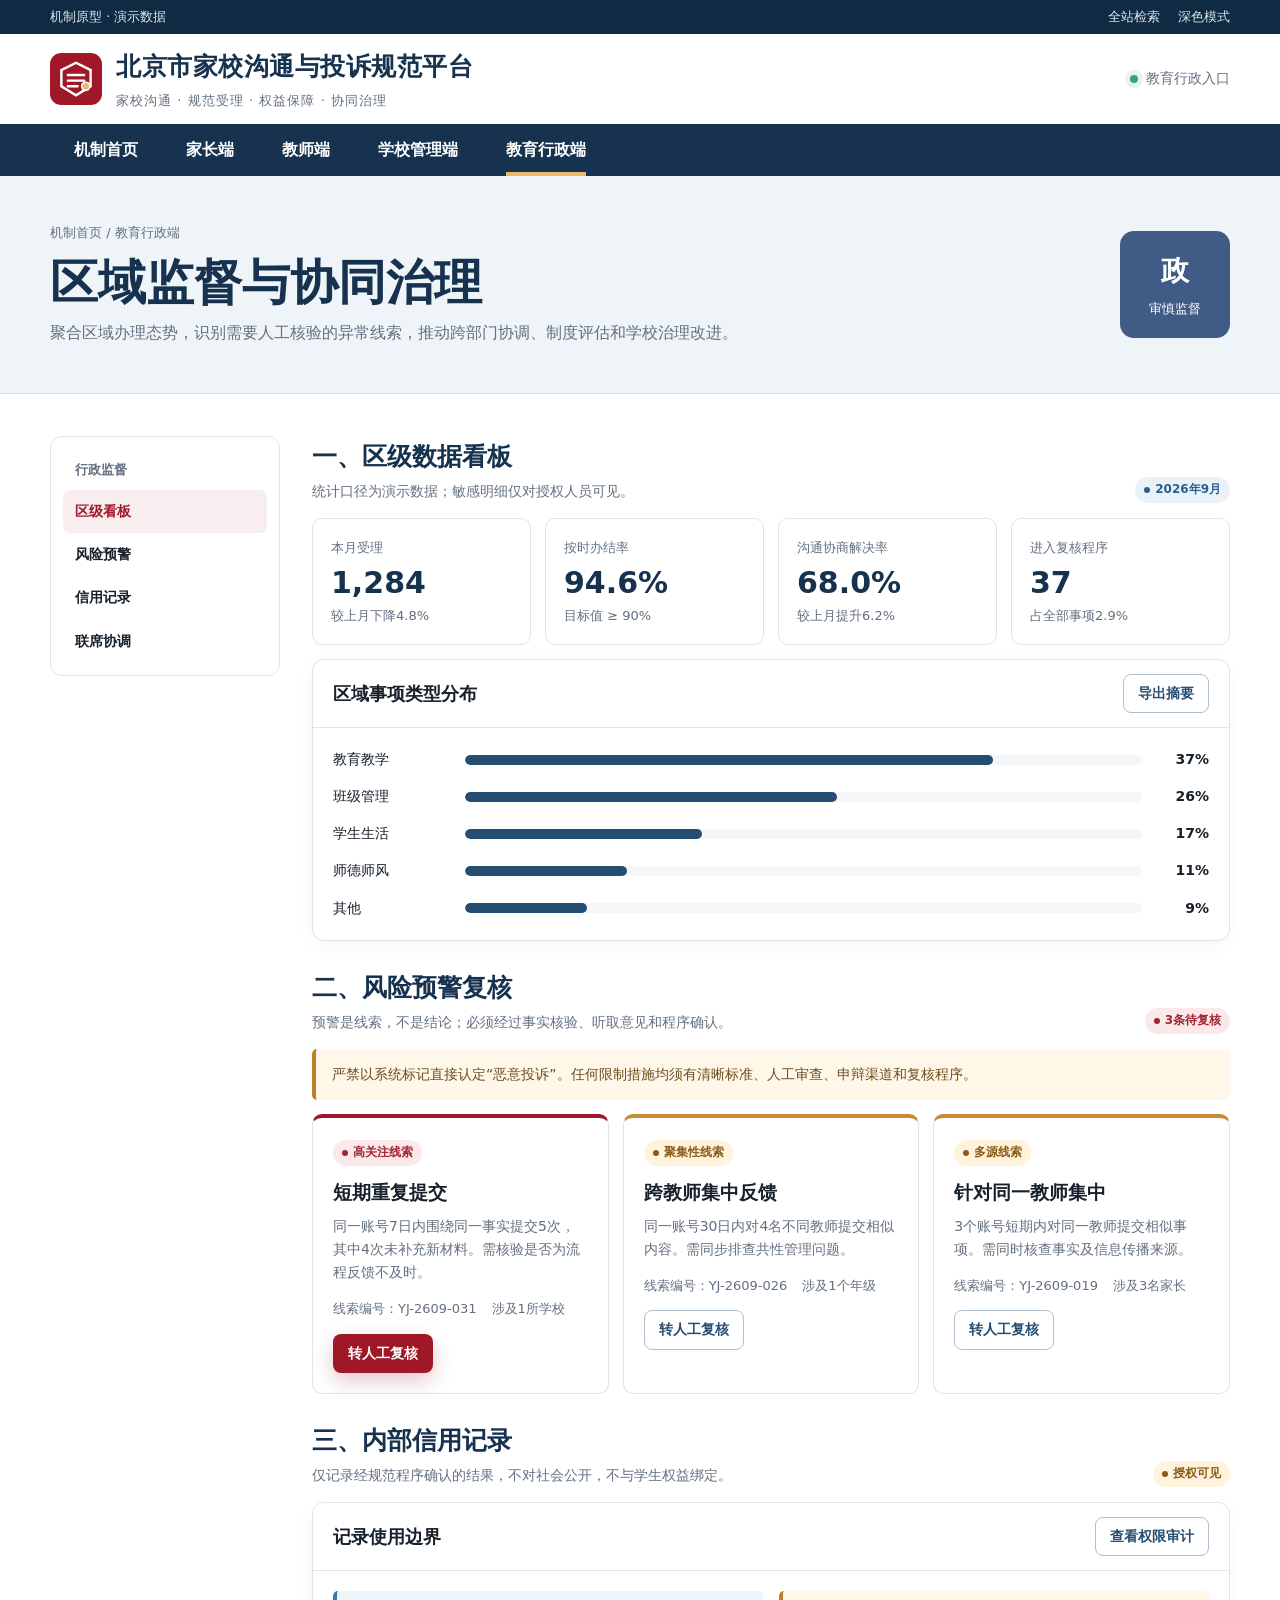
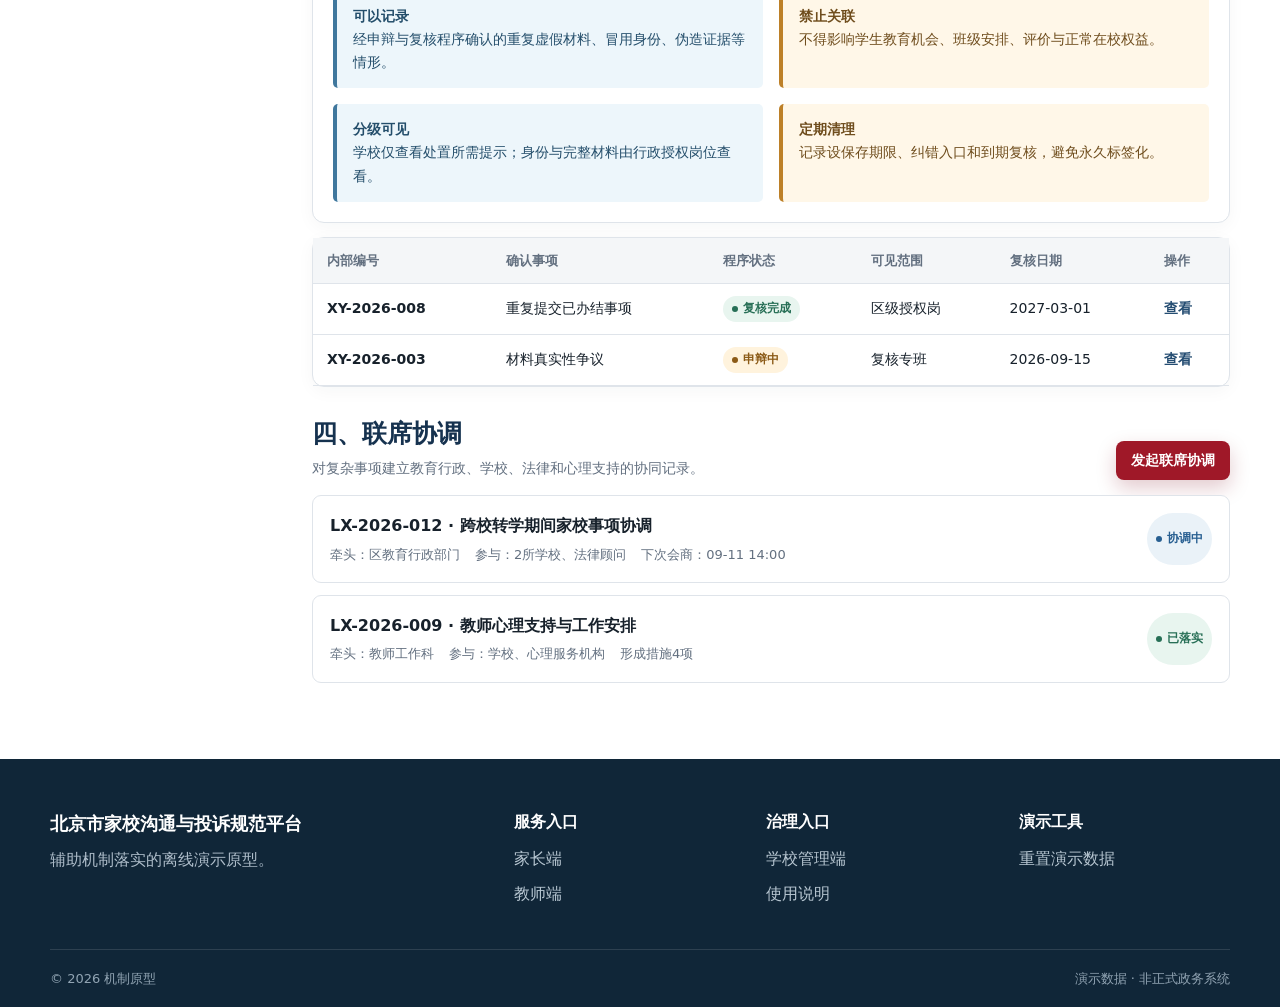
==== pages/admin.html @ 07619ac9 "上传完整家校沟通平台（含 css/js/assets/pages）" ====
<!doctype html>
<html lang="zh-CN">
<head>
  <meta charset="utf-8"><meta name="viewport" content="width=device-width, initial-scale=1">
  <meta name="description" content="教育行政部门区域态势、风险预警与协同治理入口">
  <title>教育行政端｜北京市家校沟通与投诉规范平台</title>
  <link rel="icon" href="../assets/images/mark.svg" type="image/svg+xml"><link rel="stylesheet" href="../css/style.css">
</head>
<body data-page="admin" data-level="pages">
  <a class="skip-link" href="#main">跳到主要内容</a>
  <header class="site-header">
    <div class="utility-bar"><div class="shell utility-inner"><span>机制原型 · 演示数据</span><div class="utility-actions"><button class="text-button" type="button" data-search-open>全站检索</button><button class="text-button" type="button" data-theme-toggle>深色模式</button></div></div></div>
    <div class="shell brand-row"><a class="brand" href="../index.html"><img src="../assets/images/mark.svg" alt="" width="52" height="52"><span><strong>北京市家校沟通与投诉规范平台</strong><small>家校沟通 · 规范受理 · 权益保障 · 协同治理</small></span></a><div class="header-trust"><span class="status-dot"></span>教育行政入口</div></div>
    <nav class="main-nav" aria-label="主要导航"><div class="shell nav-inner"><a href="../index.html">机制首页</a><a href="parent.html">家长端</a><a href="teacher.html">教师端</a><a href="school.html">学校管理端</a><a class="active" href="admin.html">教育行政端</a></div></nav>
  </header>

  <main id="main">
    <section class="page-hero"><div class="shell page-title"><div><div class="breadcrumb"><a href="../index.html">机制首页</a> / 教育行政端</div><h1>区域监督与协同治理</h1><p>聚合区域办理态势，识别需要人工核验的异常线索，推动跨部门协调、制度评估和学校治理改进。</p></div><div class="page-badge" style="background:#405b85"><strong>政</strong><span>审慎监督</span></div></div></section>
    <div class="shell inner-layout">
      <aside class="side-nav" aria-label="本页导航"><strong>行政监督</strong><a class="active" href="#dashboard">区级看板</a><a href="#warnings">风险预警</a><a href="#credit">信用记录</a><a href="#coordination">联席协调</a></aside>
      <div class="content-stack">
        <section class="content-section" id="dashboard">
          <div class="block-title"><div><h2>一、区级数据看板</h2><p>统计口径为演示数据；敏感明细仅对授权人员可见。</p></div><span class="tag blue">2026年9月</span></div>
          <div class="stats-grid">
            <div class="stat-card"><span>本月受理</span><strong>1,284</strong><small>较上月下降4.8%</small></div>
            <div class="stat-card"><span>按时办结率</span><strong>94.6%</strong><small>目标值 ≥ 90%</small></div>
            <div class="stat-card"><span>沟通协商解决率</span><strong>68.0%</strong><small>较上月提升6.2%</small></div>
            <div class="stat-card"><span>进入复核程序</span><strong>37</strong><small>占全部事项2.9%</small></div>
          </div>
          <div class="card" style="margin-top:14px"><div class="card-head"><h3>区域事项类型分布</h3><button class="button small ghost" type="button" data-toast-message="月度治理摘要已导出（离线演示）">导出摘要</button></div><div class="card-body"><div class="bar-list">
            <div class="bar-row"><span>教育教学</span><div class="bar-track"><i style="width:78%"></i></div><b>37%</b></div>
            <div class="bar-row"><span>班级管理</span><div class="bar-track"><i style="width:55%"></i></div><b>26%</b></div>
            <div class="bar-row"><span>学生生活</span><div class="bar-track"><i style="width:35%"></i></div><b>17%</b></div>
            <div class="bar-row"><span>师德师风</span><div class="bar-track"><i style="width:24%"></i></div><b>11%</b></div>
            <div class="bar-row"><span>其他</span><div class="bar-track"><i style="width:18%"></i></div><b>9%</b></div>
          </div></div></div>
        </section>

        <section class="content-section" id="warnings">
          <div class="block-title"><div><h2>二、风险预警复核</h2><p>预警是线索，不是结论；必须经过事实核验、听取意见和程序确认。</p></div><span class="tag red">3条待复核</span></div>
          <div class="notice">严禁以系统标记直接认定“恶意投诉”。任何限制措施均须有清晰标准、人工审查、申辩渠道和复核程序。</div>
          <div class="warning-grid" style="margin-top:14px">
            <article class="warning-card high"><span class="tag red">高关注线索</span><h3>短期重复提交</h3><p>同一账号7日内围绕同一事实提交5次，其中4次未补充新材料。需核验是否为流程反馈不及时。</p><div class="record-meta"><span>线索编号：YJ-2609-031</span><span>涉及1所学校</span></div><button class="button small primary" style="margin-top:14px" type="button" data-risk-action>转人工复核</button></article>
            <article class="warning-card"><span class="tag amber">聚集性线索</span><h3>跨教师集中反馈</h3><p>同一账号30日内对4名不同教师提交相似内容。需同步排查共性管理问题。</p><div class="record-meta"><span>线索编号：YJ-2609-026</span><span>涉及1个年级</span></div><button class="button small ghost" style="margin-top:14px" type="button" data-risk-action>转人工复核</button></article>
            <article class="warning-card"><span class="tag amber">多源线索</span><h3>针对同一教师集中</h3><p>3个账号短期内对同一教师提交相似事项。需同时核查事实及信息传播来源。</p><div class="record-meta"><span>线索编号：YJ-2609-019</span><span>涉及3名家长</span></div><button class="button small ghost" style="margin-top:14px" type="button" data-risk-action>转人工复核</button></article>
          </div>
        </section>

        <section class="content-section" id="credit">
          <div class="block-title"><div><h2>三、内部信用记录</h2><p>仅记录经规范程序确认的结果，不对社会公开，不与学生权益绑定。</p></div><span class="tag amber">授权可见</span></div>
          <div class="card">
            <div class="card-head"><h3>记录使用边界</h3><button class="button small ghost" type="button" data-toast-message="权限审计记录已打开（离线演示）">查看权限审计</button></div>
            <div class="card-body">
              <div class="form-grid">
                <div class="notice blue"><strong>可以记录</strong><br>经申辩与复核程序确认的重复虚假材料、冒用身份、伪造证据等情形。</div>
                <div class="notice"><strong>禁止关联</strong><br>不得影响学生教育机会、班级安排、评价与正常在校权益。</div>
                <div class="notice blue"><strong>分级可见</strong><br>学校仅查看处置所需提示；身份与完整材料由行政授权岗位查看。</div>
                <div class="notice"><strong>定期清理</strong><br>记录设保存期限、纠错入口和到期复核，避免永久标签化。</div>
              </div>
            </div>
          </div>
          <div class="card" style="margin-top:14px"><div class="table-wrap"><table class="data-table"><thead><tr><th>内部编号</th><th>确认事项</th><th>程序状态</th><th>可见范围</th><th>复核日期</th><th>操作</th></tr></thead><tbody>
            <tr><td><strong>XY-2026-008</strong></td><td>重复提交已办结事项</td><td><span class="tag green">复核完成</span></td><td>区级授权岗</td><td>2027-03-01</td><td><button class="link-button" type="button" data-toast-message="脱敏记录详情已打开（离线演示）">查看</button></td></tr>
            <tr><td><strong>XY-2026-003</strong></td><td>材料真实性争议</td><td><span class="tag amber">申辩中</span></td><td>复核专班</td><td>2026-09-15</td><td><button class="link-button" type="button" data-toast-message="申辩材料已打开（离线演示）">查看</button></td></tr>
          </tbody></table></div></div>
        </section>

        <section class="content-section" id="coordination">
          <div class="block-title"><div><h2>四、联席协调</h2><p>对复杂事项建立教育行政、学校、法律和心理支持的协同记录。</p></div><button class="button small primary" type="button" data-toast-message="新建联席事项已打开（离线演示）">发起联席协调</button></div>
          <div class="record-list">
            <article class="record-item"><div><h4>LX-2026-012 · 跨校转学期间家校事项协调</h4><div class="record-meta"><span>牵头：区教育行政部门</span><span>参与：2所学校、法律顾问</span><span>下次会商：09-11 14:00</span></div></div><span class="tag blue">协调中</span></article>
            <article class="record-item"><div><h4>LX-2026-009 · 教师心理支持与工作安排</h4><div class="record-meta"><span>牵头：教师工作科</span><span>参与：学校、心理服务机构</span><span>形成措施4项</span></div></div><span class="tag green">已落实</span></article>
          </div>
        </section>
      </div>
    </div>
  </main>

  <footer class="site-footer"><div class="shell footer-grid"><div><strong>北京市家校沟通与投诉规范平台</strong><p>辅助机制落实的离线演示原型。</p></div><div><span>服务入口</span><a href="parent.html">家长端</a><a href="teacher.html">教师端</a></div><div><span>治理入口</span><a href="school.html">学校管理端</a><a href="../docs/使用说明.txt">使用说明</a></div><div><span>演示工具</span><button class="footer-button" type="button" data-reset-demo>重置演示数据</button></div></div><div class="shell footer-bottom"><span>© 2026 机制原型</span><span>演示数据 · 非正式政务系统</span></div></footer>
  <button class="back-top" type="button" data-back-top aria-label="返回顶部">↑</button><div class="toast" role="status" aria-live="polite" data-toast></div>
  <dialog class="modal" data-search-dialog><form method="dialog" class="modal-card search-modal"><div class="modal-head"><div><p class="eyebrow">全站检索</p><h2>查找机制功能</h2></div><button class="icon-button" value="cancel" aria-label="关闭">×</button></div><label class="search-field"><span>⌕</span><input type="search" placeholder="例如：记录查询、证据包、风险预警" data-search-input autocomplete="off"></label><div class="search-results" data-search-results></div></form></dialog>
  <script src="../js/main.js"></script>
</body>
</html>
---- css/style.css ----
:root {
  --navy: #16324f;
  --navy-2: #254d72;
  --red: #9f1828;
  --red-dark: #7f1020;
  --gold: #e8b86d;
  --ink: #17212b;
  --muted: #637080;
  --line: #dfe4ea;
  --paper: #ffffff;
  --wash: #f4f6f8;
  --blue-wash: #eef4f8;
  --green: #277457;
  --amber: #9a6317;
  --danger: #a93636;
  --shadow: 0 14px 36px rgba(21, 40, 61, .10);
  --radius: 16px;
}

* { box-sizing: border-box; }
html { scroll-behavior: smooth; }
body {
  margin: 0;
  color: var(--ink);
  background: var(--paper);
  font-family: "PingFang SC", "Microsoft YaHei", "Noto Sans CJK SC", system-ui, -apple-system, sans-serif;
  font-size: 16px;
  line-height: 1.65;
  -webkit-font-smoothing: antialiased;
}
body.dark {
  --ink: #e8edf2;
  --muted: #aab5c1;
  --line: #33475a;
  --paper: #132331;
  --wash: #182c3d;
  --blue-wash: #1c3347;
  --shadow: 0 14px 36px rgba(0, 0, 0, .24);
}
button, input, textarea, select { font: inherit; }
button, a { -webkit-tap-highlight-color: transparent; }
a { color: inherit; text-decoration: none; }
img { display: block; max-width: 100%; }
p, h1, h2, h3, h4 { margin-top: 0; }
ul { padding-left: 1.2rem; }

.shell { width: min(1180px, calc(100% - 40px)); margin-inline: auto; }
.skip-link { position: fixed; left: 12px; top: -80px; z-index: 1000; padding: 10px 14px; color: #fff; background: var(--navy); border-radius: 6px; }
.skip-link:focus { top: 12px; }
.utility-bar { color: #dce7f0; background: #102a43; font-size: 13px; }
.utility-inner { height: 34px; display: flex; align-items: center; justify-content: space-between; }
.utility-actions { display: flex; gap: 18px; }
.text-button, .footer-button { padding: 0; border: 0; color: inherit; background: none; cursor: pointer; }
.text-button:hover, .footer-button:hover { text-decoration: underline; }
.brand-row { min-height: 90px; display: flex; align-items: center; justify-content: space-between; gap: 24px; }
.brand { display: flex; align-items: center; gap: 14px; }
.brand strong { display: block; color: var(--navy); font-size: clamp(18px, 2vw, 25px); letter-spacing: .02em; }
.dark .brand strong { color: #e9f1f7; }
.brand small { display: block; margin-top: 3px; color: var(--muted); font-size: 13px; letter-spacing: .08em; }
.header-trust { display: flex; align-items: center; gap: 8px; color: var(--muted); font-size: 14px; white-space: nowrap; }
.status-dot { width: 8px; height: 8px; background: #37a274; border-radius: 50%; box-shadow: 0 0 0 5px rgba(55, 162, 116, .12); }
.main-nav { color: #fff; background: var(--navy); }
.nav-inner { display: flex; align-items: center; min-height: 50px; overflow-x: auto; scrollbar-width: none; }
.nav-inner::-webkit-scrollbar { display: none; }
.nav-inner a { position: relative; flex: 0 0 auto; padding: 13px 24px; font-weight: 600; }
.nav-inner a:hover { background: rgba(255,255,255,.08); }
.nav-inner a.active::after { content: ""; position: absolute; left: 24px; right: 24px; bottom: 0; height: 4px; background: var(--gold); }

.hero { position: relative; overflow: hidden; color: #fff; background: linear-gradient(125deg, #132f49 0%, #1d4c70 65%, #285c7e 100%); }
.hero::before { content: ""; position: absolute; inset: 0; opacity: .18; background-image: linear-gradient(90deg, transparent 49.5%, rgba(255,255,255,.2) 50%), linear-gradient(transparent 49.5%, rgba(255,255,255,.13) 50%); background-size: 72px 72px; mask-image: linear-gradient(to left, #000, transparent 70%); }
.hero-grid { position: relative; min-height: 500px; display: grid; grid-template-columns: 1.35fr .8fr; align-items: center; gap: 72px; padding-block: 70px; }
.eyebrow { margin-bottom: 9px; color: var(--red); font-size: 13px; line-height: 1.3; font-weight: 800; letter-spacing: .15em; text-transform: uppercase; }
.hero .eyebrow, .eyebrow.light { color: #f5cc8b; }
.hero h1 { margin-bottom: 20px; font-size: clamp(40px, 5vw, 64px); line-height: 1.16; letter-spacing: -.035em; }
.hero h1 span { color: #f0c47b; }
.hero-lead { max-width: 690px; margin-bottom: 30px; color: #e4ebf1; font-size: 18px; }
.hero-actions, .action-buttons { display: flex; flex-wrap: wrap; gap: 12px; }
.button { min-height: 46px; display: inline-flex; align-items: center; justify-content: center; gap: 8px; padding: 10px 20px; border: 1px solid transparent; border-radius: 8px; font-weight: 700; cursor: pointer; transition: transform .18s, background .18s, box-shadow .18s; }
.button:hover { transform: translateY(-1px); }
.button.primary { color: #fff; background: var(--red); box-shadow: 0 8px 20px rgba(126, 13, 31, .22); }
.button.primary:hover { background: var(--red-dark); }
.button.secondary { color: var(--navy); border-color: var(--line); background: var(--paper); }
.hero .button.secondary { color: #fff; border-color: rgba(255,255,255,.45); background: rgba(255,255,255,.08); }
.button.small { min-height: 38px; padding: 7px 14px; font-size: 14px; }
.button.ghost { color: var(--navy-2); border-color: #aec0cf; background: transparent; }
.dark .button.ghost { color: #d7e6f2; }
.trust-row { display: flex; flex-wrap: wrap; gap: 18px; margin-top: 26px; color: #dce6ed; font-size: 13px; }
.trust-row span::before { content: "✓"; margin-right: 6px; color: #f0c47b; font-weight: 800; }
.hero-panel { padding: 26px; border: 1px solid rgba(255,255,255,.18); border-radius: 18px; background: rgba(10,31,48,.55); box-shadow: 0 24px 60px rgba(0,0,0,.2); backdrop-filter: blur(10px); }
.panel-top { display: flex; align-items: center; justify-content: space-between; color: #dfe8ef; font-size: 14px; }
.live-tag { padding: 3px 8px; color: #16324f; background: #f1c981; border-radius: 100px; font-size: 12px; font-weight: 800; }
.metric-main { display: flex; align-items: end; gap: 12px; margin-block: 18px 22px; }
.metric-main strong { font-size: 46px; line-height: 1; }
.metric-main span { padding-bottom: 4px; color: #cbd9e3; }
.mini-metrics { display: grid; grid-template-columns: repeat(3,1fr); gap: 8px; }
.mini-metrics div { padding: 13px 10px; text-align: center; background: rgba(255,255,255,.08); border-radius: 9px; }
.mini-metrics strong, .mini-metrics span { display: block; }
.mini-metrics strong { font-size: 22px; }
.mini-metrics span { color: #cbd9e3; font-size: 12px; }
.progress-block { margin-top: 22px; }
.progress-block > div:first-child { display: flex; justify-content: space-between; font-size: 13px; }
.progress-track { height: 7px; margin-top: 8px; background: rgba(255,255,255,.13); border-radius: 10px; overflow: hidden; }
.progress-track i { display: block; height: 100%; background: #efc57f; border-radius: inherit; }
.fine-print { margin: 18px 0 0; color: #b9cbd7; font-size: 12px; }

.section { padding-block: 76px; }
.section-heading { display: flex; align-items: end; justify-content: space-between; gap: 40px; margin-bottom: 32px; }
.section-heading.compact { margin-bottom: 24px; }
.section-heading h2 { margin: 0; color: var(--navy); font-size: clamp(28px, 3.2vw, 40px); line-height: 1.2; }
.dark .section-heading h2, .dark .page-title h1 { color: #e8f0f6; }
.section-heading > p { max-width: 530px; margin: 0; color: var(--muted); }
.portal-grid { display: grid; grid-template-columns: repeat(4, 1fr); gap: 18px; }
.portal-card { position: relative; min-height: 340px; padding: 26px 23px; border: 1px solid var(--line); border-top: 4px solid var(--navy); border-radius: 12px; background: var(--paper); box-shadow: 0 6px 24px rgba(19,49,73,.05); transition: transform .2s, box-shadow .2s, border-color .2s; }
.portal-card:hover { transform: translateY(-5px); border-color: #b5c1cb; box-shadow: var(--shadow); }
.portal-card.parent { border-top-color: #9f1828; }
.portal-card.teacher { border-top-color: #296b7f; }
.portal-card.school { border-top-color: #a2691b; }
.portal-card.admin { border-top-color: #405b85; }
.portal-no { position: absolute; right: 20px; top: 16px; color: #d8dfe5; font-size: 28px; font-weight: 800; }
.portal-icon { width: 52px; height: 52px; display: grid; place-items: center; color: #fff; background: var(--navy); border-radius: 12px; font-size: 20px; font-weight: 800; }
.parent .portal-icon { background: #9f1828; }.teacher .portal-icon { background: #296b7f; }.school .portal-icon { background: #a2691b; }.admin .portal-icon { background: #405b85; }
.portal-card h3 { margin: 20px 0 8px; font-size: 23px; }
.portal-card p { min-height: 76px; margin-bottom: 12px; color: var(--muted); }
.portal-card ul { margin: 0 0 18px; color: var(--muted); font-size: 14px; }
.card-link { position: absolute; left: 23px; bottom: 22px; color: var(--red); font-weight: 800; }
.muted-section { background: var(--wash); }
.process-line { display: grid; grid-template-columns: repeat(6,1fr); }
.process-line > div { position: relative; text-align: center; }
.process-line > div:not(:last-child)::after { content: ""; position: absolute; z-index: 0; left: 62%; right: -38%; top: 21px; height: 2px; background: #cbd3db; }
.process-line span { position: relative; z-index: 1; width: 44px; height: 44px; display: grid; place-items: center; margin: 0 auto 12px; color: #fff; background: var(--navy); border: 5px solid var(--wash); border-radius: 50%; font-weight: 800; }
.process-line strong, .process-line small { display: block; }
.process-line small { color: var(--muted); }
.rule-grid { display: grid; grid-template-columns: repeat(4,1fr); gap: 18px; }
.rule-card { padding: 25px; border: 1px solid var(--line); background: var(--paper); }
.rule-card > span { color: var(--red); font-weight: 800; }
.rule-card h3 { margin: 10px 0 8px; }
.rule-card p { margin: 0; color: var(--muted); }
.action-section { padding-block: 54px; color: #fff; background: var(--red); }
.action-box { display: flex; align-items: center; justify-content: space-between; gap: 40px; }
.action-box h2 { margin-bottom: 8px; font-size: 34px; }
.action-box p:last-child { margin: 0; color: #f2dfe2; }
.light-button { color: var(--red); background: #fff; }
.outline-light { color: #fff; border-color: rgba(255,255,255,.6); background: transparent; }

.site-footer { padding-top: 50px; color: #d8e2ea; background: #102638; }
.footer-grid { display: grid; grid-template-columns: 2fr repeat(3,1fr); gap: 42px; }
.footer-grid strong { color: #fff; font-size: 18px; }
.footer-grid p { color: #aebdca; }
.footer-grid > div { display: flex; flex-direction: column; align-items: flex-start; gap: 8px; }
.footer-grid > div > span { margin-bottom: 3px; color: #fff; font-weight: 800; }
.footer-grid a, .footer-button { color: #b8c7d2; }
.footer-bottom { display: flex; justify-content: space-between; margin-top: 42px; padding-block: 18px; border-top: 1px solid rgba(255,255,255,.12); color: #91a4b3; font-size: 13px; }

/* 内页 */
.page-hero { background: var(--blue-wash); border-bottom: 1px solid var(--line); }
.page-title { display: grid; grid-template-columns: 1fr auto; align-items: center; gap: 32px; padding-block: 46px; }
.breadcrumb { margin-bottom: 10px; color: var(--muted); font-size: 13px; }
.breadcrumb a:hover { color: var(--red); }
.page-title h1 { margin-bottom: 9px; color: var(--navy); font-size: clamp(32px,4vw,48px); line-height: 1.2; }
.page-title p { max-width: 760px; margin: 0; color: var(--muted); }
.page-badge { min-width: 110px; padding: 17px 18px; color: #fff; background: var(--navy); border-radius: 14px; text-align: center; }
.page-badge strong { display: block; font-size: 28px; }.page-badge span { font-size: 13px; }
.inner-layout { display: grid; grid-template-columns: 230px minmax(0,1fr); gap: 32px; padding-block: 42px 76px; }
.side-nav { position: sticky; top: 20px; align-self: start; padding: 12px; border: 1px solid var(--line); border-radius: 12px; background: var(--paper); }
.side-nav strong { display: block; padding: 10px 12px; color: var(--muted); font-size: 13px; }
.side-nav a { display: block; padding: 10px 12px; border-radius: 7px; font-size: 14px; font-weight: 650; }
.side-nav a:hover, .side-nav a.active { color: var(--red); background: #f8edef; }
.dark .side-nav a:hover, .dark .side-nav a.active { background: #3a2630; }
.content-stack { min-width: 0; display: grid; gap: 26px; }
.content-section { scroll-margin-top: 20px; }
.content-section > .block-title { margin-bottom: 15px; }
.block-title { display: flex; align-items: end; justify-content: space-between; gap: 20px; }
.block-title h2 { margin: 0; color: var(--navy); font-size: 25px; }
.dark .block-title h2 { color: #e5eef4; }
.block-title p { margin: 3px 0 0; color: var(--muted); font-size: 14px; }
.card { border: 1px solid var(--line); border-radius: 12px; background: var(--paper); box-shadow: 0 4px 18px rgba(18,41,59,.04); }
.card-head { min-height: 58px; display: flex; align-items: center; justify-content: space-between; gap: 16px; padding: 14px 20px; border-bottom: 1px solid var(--line); }
.card-head h3 { margin: 0; font-size: 18px; }
.card-body { padding: 20px; }
.stats-grid { display: grid; grid-template-columns: repeat(4,1fr); gap: 14px; }
.stat-card { padding: 18px; border: 1px solid var(--line); border-radius: 10px; background: var(--paper); }
.stat-card span, .stat-card small { display: block; color: var(--muted); font-size: 13px; }
.stat-card strong { display: block; margin-block: 6px 4px; color: var(--navy); font-size: 30px; line-height: 1.2; }
.dark .stat-card strong { color: #dcebf6; }
.tag { display: inline-flex; align-items: center; gap: 5px; padding: 3px 9px; border-radius: 100px; font-size: 12px; font-weight: 750; white-space: nowrap; }
.tag::before { content: ""; width: 6px; height: 6px; border-radius: 50%; background: currentColor; }
.tag.blue { color: #285f91; background: #eaf2f8; }.tag.green { color: #276f56; background: #e8f5ef; }.tag.amber { color: #8b5a16; background: #fff3dd; }.tag.red { color: #9f2530; background: #fae8ea; }.tag.gray { color: #68727c; background: #eef0f2; }
.dark .tag { filter: brightness(.82) contrast(1.15); }
.notice { padding: 14px 16px; border-left: 4px solid #bd8028; color: #6f4d1d; background: #fff7e8; border-radius: 5px; font-size: 14px; }
.dark .notice { color: #f0d6a8; background: #3d321f; }
.notice.blue { border-color: #3f779d; color: #244e6b; background: #edf6fb; }
.dark .notice.blue { color: #c2deef; background: #1e3849; }
.form-grid { display: grid; grid-template-columns: repeat(2,1fr); gap: 16px; }
.field { display: grid; gap: 7px; }
.field.full { grid-column: 1 / -1; }
.field > span { font-weight: 700; font-size: 14px; }
.field small { color: var(--muted); }
.input, .field input, .field select, .field textarea { width: 100%; min-height: 43px; padding: 9px 11px; color: var(--ink); border: 1px solid #c8d0d8; border-radius: 7px; background: var(--paper); outline: none; }
.field textarea { min-height: 122px; resize: vertical; }
.field input:focus, .field select:focus, .field textarea:focus, .input:focus { border-color: var(--navy-2); box-shadow: 0 0 0 3px rgba(37,77,114,.12); }
.checkbox-row { display: flex; gap: 10px; align-items: flex-start; font-size: 14px; }
.checkbox-row input { margin-top: 5px; accent-color: var(--red); }
.form-actions { display: flex; justify-content: flex-end; gap: 10px; margin-top: 18px; }
.record-list { display: grid; gap: 12px; }
.record-item { display: grid; grid-template-columns: minmax(0,1fr) auto; gap: 20px; padding: 17px; border: 1px solid var(--line); border-radius: 9px; background: var(--paper); }
.record-item h4 { margin: 0 0 4px; font-size: 16px; }
.record-meta { display: flex; flex-wrap: wrap; gap: 6px 15px; color: var(--muted); font-size: 13px; }
.record-actions { display: flex; align-items: center; gap: 10px; }
.link-button { padding: 0; color: var(--navy-2); border: 0; background: none; font-weight: 700; cursor: pointer; }
.link-button:hover { color: var(--red); text-decoration: underline; }
.table-wrap { overflow-x: auto; }
.data-table { width: 100%; border-collapse: collapse; font-size: 14px; }
.data-table th, .data-table td { padding: 12px 14px; border-bottom: 1px solid var(--line); text-align: left; white-space: nowrap; }
.data-table th { color: var(--muted); background: var(--wash); font-size: 13px; }
.data-table tbody tr:hover { background: var(--blue-wash); }
.toolbar { display: flex; flex-wrap: wrap; align-items: center; justify-content: space-between; gap: 12px; padding: 15px 20px; border-bottom: 1px solid var(--line); }
.filters { display: flex; flex-wrap: wrap; gap: 8px; }
.chip { padding: 6px 11px; color: var(--muted); border: 1px solid var(--line); border-radius: 100px; background: var(--paper); font-size: 13px; cursor: pointer; }
.chip.active, .chip:hover { color: #fff; border-color: var(--navy); background: var(--navy); }
.timeline { display: grid; gap: 0; }
.timeline-item { position: relative; display: grid; grid-template-columns: 80px 22px 1fr; gap: 12px; min-height: 82px; }
.timeline-item:not(:last-child)::after { content: ""; position: absolute; left: 91px; top: 25px; bottom: -6px; width: 2px; background: var(--line); }
.timeline-item time { padding-top: 1px; color: var(--muted); font-size: 12px; text-align: right; }
.timeline-dot { position: relative; z-index: 1; width: 12px; height: 12px; margin: 5px auto 0; border: 3px solid var(--paper); border-radius: 50%; background: var(--navy-2); box-shadow: 0 0 0 2px var(--navy-2); }
.timeline-item p { margin: 3px 0 0; color: var(--muted); font-size: 14px; }
.message-list { display: grid; gap: 12px; }
.message { max-width: 82%; padding: 12px 14px; border-radius: 2px 12px 12px 12px; background: var(--wash); }
.message.mine { justify-self: end; border-radius: 12px 2px 12px 12px; background: #e8f0f6; }
.dark .message.mine { background: #24425a; }
.message strong, .message time { font-size: 12px; }.message time { margin-left: 8px; color: var(--muted); }.message p { margin: 5px 0 0; }
.support-grid, .warning-grid { display: grid; grid-template-columns: repeat(3,1fr); gap: 14px; }
.support-card, .warning-card { padding: 20px; border: 1px solid var(--line); border-radius: 10px; background: var(--paper); }
.support-card h3, .warning-card h3 { margin: 12px 0 6px; }.support-card p, .warning-card p { margin: 0 0 14px; color: var(--muted); font-size: 14px; }
.support-icon { width: 42px; height: 42px; display: grid; place-items: center; color: #fff; background: var(--navy); border-radius: 10px; font-weight: 800; }
.warning-card { border-top: 4px solid #c98a34; }
.warning-card.high { border-top-color: var(--red); }
.bar-list { display: grid; gap: 14px; }
.bar-row { display: grid; grid-template-columns: 120px 1fr 55px; align-items: center; gap: 12px; font-size: 14px; }
.bar-track { height: 10px; background: var(--wash); border-radius: 10px; overflow: hidden; }
.bar-track i { display: block; height: 100%; background: var(--navy-2); border-radius: inherit; }
.bar-row b { text-align: right; }
.empty-state { padding: 36px; color: var(--muted); text-align: center; }

.modal { width: min(690px, calc(100% - 28px)); max-height: calc(100vh - 40px); padding: 0; color: var(--ink); border: 0; border-radius: 16px; background: transparent; box-shadow: 0 26px 70px rgba(0,0,0,.28); }
.modal::backdrop { background: rgba(7,22,34,.66); backdrop-filter: blur(3px); }
.modal-card { max-height: calc(100vh - 40px); overflow-y: auto; padding: 26px; background: var(--paper); }
.modal-head { display: flex; align-items: start; justify-content: space-between; gap: 20px; margin-bottom: 20px; }
.modal-head h2 { margin: 0; color: var(--navy); }.dark .modal-head h2 { color: #e8f0f6; }
.icon-button { width: 38px; height: 38px; flex: 0 0 auto; color: var(--muted); border: 1px solid var(--line); border-radius: 50%; background: var(--paper); font-size: 24px; line-height: 1; cursor: pointer; }
.search-field { display: flex; align-items: center; gap: 10px; padding: 0 14px; border: 1px solid #b9c4cd; border-radius: 8px; }
.search-field input { width: 100%; min-height: 50px; color: var(--ink); border: 0; background: transparent; outline: 0; }
.search-results { min-height: 160px; display: grid; gap: 7px; margin-top: 14px; }
.search-result { display: block; padding: 12px; border-radius: 7px; background: var(--wash); }
.search-result:hover { background: var(--blue-wash); }.search-result strong, .search-result small { display: block; }.search-result small { color: var(--muted); }
.detail-steps { list-style: none; padding: 0; display: grid; gap: 13px; }
.detail-steps li { display: grid; grid-template-columns: 44px 1fr; gap: 13px; align-items: start; }
.detail-steps li > span { width: 42px; height: 42px; display: grid; place-items: center; color: #fff; background: var(--navy); border-radius: 50%; font-size: 12px; font-weight: 800; }
.detail-steps strong { display: block; }.detail-steps p { margin: 2px 0 0; color: var(--muted); }
.modal-actions { display: flex; justify-content: flex-end; gap: 10px; margin-top: 22px; }
.toast { position: fixed; z-index: 1200; left: 50%; bottom: 30px; max-width: min(420px,calc(100% - 30px)); padding: 11px 16px; color: #fff; background: #152f45; border-radius: 7px; box-shadow: var(--shadow); opacity: 0; pointer-events: none; transform: translate(-50%, 14px); transition: .2s; }
.toast.show { opacity: 1; transform: translate(-50%,0); }
.back-top { position: fixed; right: 24px; bottom: 24px; z-index: 30; width: 42px; height: 42px; color: #fff; border: 0; border-radius: 50%; background: var(--navy); box-shadow: var(--shadow); opacity: 0; pointer-events: none; cursor: pointer; transition: .2s; }
.back-top.show { opacity: 1; pointer-events: auto; }
.risk-box { display: none; margin-top: 8px; padding: 10px 12px; color: #822833; background: #fae8ea; border-radius: 6px; font-size: 13px; }
.risk-box.show { display: block; }
.file-list { margin: 5px 0 0; color: var(--muted); font-size: 13px; }

@media (max-width: 980px) {
  .hero-grid { grid-template-columns: 1fr; gap: 36px; }
  .hero-panel { max-width: 600px; }
  .portal-grid, .rule-grid { grid-template-columns: repeat(2,1fr); }
  .process-line { grid-template-columns: repeat(3,1fr); row-gap: 28px; }
  .process-line > div:nth-child(3)::after { display: none; }
  .inner-layout { grid-template-columns: 1fr; }
  .side-nav { position: static; display: flex; gap: 4px; overflow-x: auto; }
  .side-nav strong { display: none; }.side-nav a { flex: 0 0 auto; }
  .stats-grid { grid-template-columns: repeat(2,1fr); }
  .support-grid, .warning-grid { grid-template-columns: 1fr; }
  .footer-grid { grid-template-columns: 2fr 1fr 1fr; }.footer-grid > div:last-child { grid-column: 1/-1; }
}

@media (max-width: 680px) {
  .shell { width: min(100% - 24px, 1180px); }
  .utility-inner { height: 38px; }.utility-inner > span { display: none; }
  .utility-actions { width: 100%; justify-content: flex-end; }
  .brand-row { min-height: 76px; }.brand img { width: 42px; height: 42px; }.brand small, .header-trust { display: none; }
  .nav-inner a { padding-inline: 15px; }.nav-inner a.active::after { left: 15px; right: 15px; }
  .hero-grid { min-height: auto; padding-block: 52px; }.hero h1 { font-size: 38px; }.hero-lead { font-size: 16px; }
  .hero-actions .button { width: 100%; }.trust-row { gap: 8px 14px; }
  .section { padding-block: 54px; }.section-heading { display: block; }.section-heading > p { margin-top: 12px; }
  .portal-grid, .rule-grid, .form-grid, .stats-grid { grid-template-columns: 1fr; }
  .field.full { grid-column: auto; }
  .process-line { grid-template-columns: repeat(2,1fr); }.process-line > div:nth-child(3)::after { display: block; }.process-line > div:nth-child(even)::after { display: none; }
  .action-box, .page-title { display: block; }.action-buttons { margin-top: 20px; }.action-buttons .button { width: 100%; }
  .page-badge { display: none; }.inner-layout { padding-top: 24px; }
  .block-title { align-items: start; flex-direction: column; }.record-item { grid-template-columns: 1fr; }.record-actions { justify-content: space-between; }
  .bar-row { grid-template-columns: 88px 1fr 44px; gap: 8px; }
  .footer-grid { grid-template-columns: 1fr 1fr; }.footer-grid > div:first-child, .footer-grid > div:last-child { grid-column: 1/-1; }
  .footer-bottom { display: block; }.footer-bottom span { display: block; }
  .modal-card { padding: 20px; }.back-top { right: 14px; bottom: 14px; }
}

@media print {
  .utility-bar, .main-nav, .side-nav, .site-footer, .button, .link-button, .back-top, .toast { display: none !important; }
  .brand-row { min-height: 64px; border-bottom: 2px solid #333; }
  .inner-layout { display: block; padding: 20px 0; }
  .page-hero, .card, .stat-card, .record-item, .message { color: #000; background: #fff !important; }
  .brand strong, .page-title h1, .block-title h2, .stat-card strong { color: #16324f !important; }
  .card, .stat-card, .record-item { break-inside: avoid; border-color: #bbb; box-shadow: none; }
  body, body.dark { color: #000; background: #fff; }
}
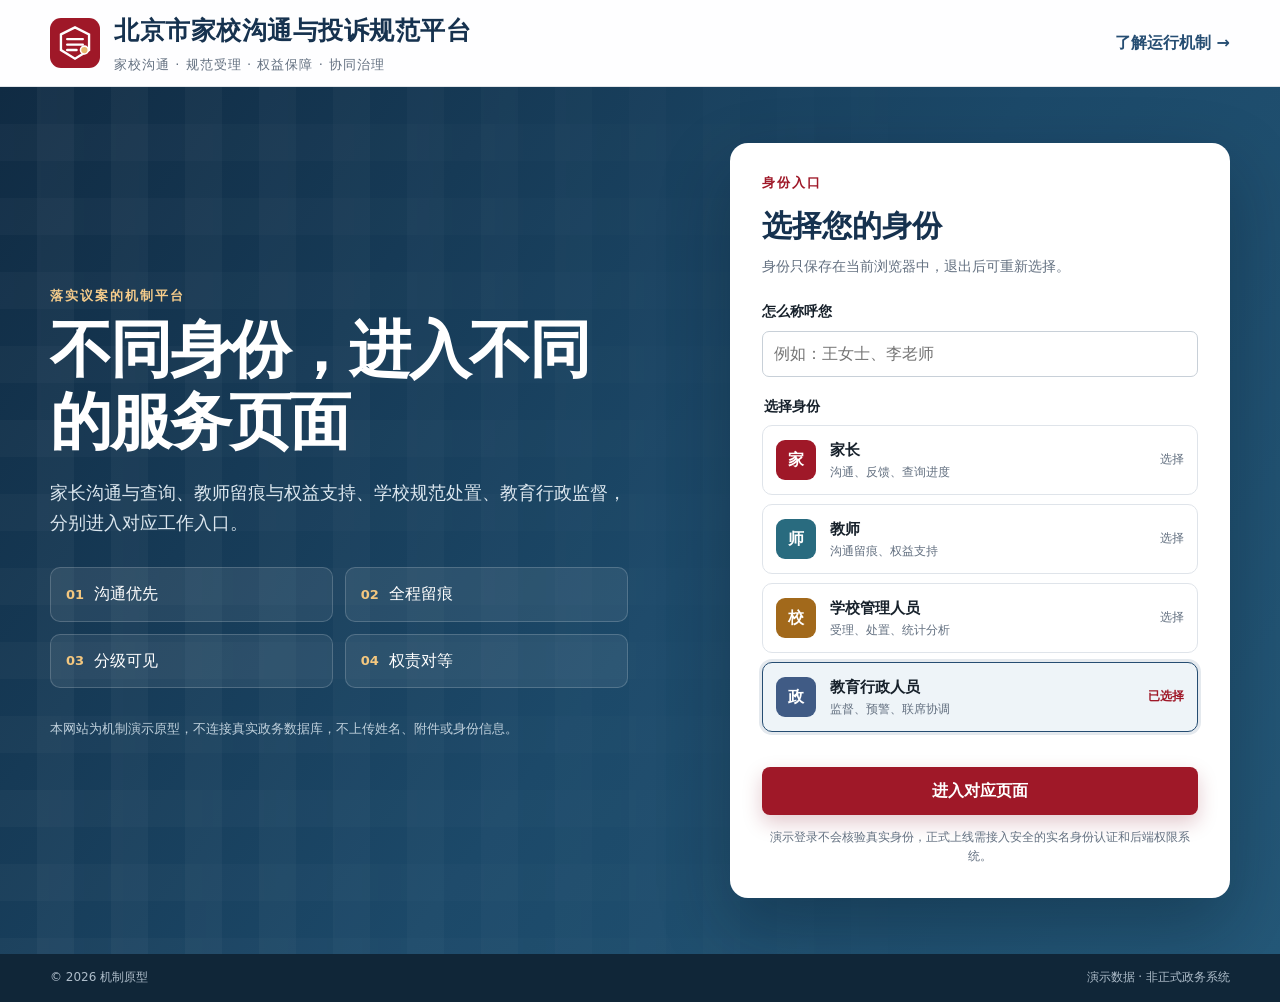
==== commit fd094dee: "部署离线版2：新增机制首页 home.html，更新各端页面与样式" ====
--- a/pages/admin.html
+++ b/pages/admin.html
@@ -6,16 +6,16 @@
   <title>教育行政端｜北京市家校沟通与投诉规范平台</title>
   <link rel="icon" href="../assets/images/mark.svg" type="image/svg+xml"><link rel="stylesheet" href="../css/style.css">
 </head>
-<body data-page="admin" data-level="pages">
+<body data-page="admin" data-level="pages" data-auth-role="admin">
   <a class="skip-link" href="#main">跳到主要内容</a>
   <header class="site-header">
     <div class="utility-bar"><div class="shell utility-inner"><span>机制原型 · 演示数据</span><div class="utility-actions"><button class="text-button" type="button" data-search-open>全站检索</button><button class="text-button" type="button" data-theme-toggle>深色模式</button></div></div></div>
-    <div class="shell brand-row"><a class="brand" href="../index.html"><img src="../assets/images/mark.svg" alt="" width="52" height="52"><span><strong>北京市家校沟通与投诉规范平台</strong><small>家校沟通 · 规范受理 · 权益保障 · 协同治理</small></span></a><div class="header-trust"><span class="status-dot"></span>教育行政入口</div></div>
-    <nav class="main-nav" aria-label="主要导航"><div class="shell nav-inner"><a href="../index.html">机制首页</a><a href="parent.html">家长端</a><a href="teacher.html">教师端</a><a href="school.html">学校管理端</a><a class="active" href="admin.html">教育行政端</a></div></nav>
+    <div class="shell brand-row"><a class="brand" href="../home.html"><img src="../assets/images/mark.svg" alt="" width="52" height="52"><span><strong>北京市家校沟通与投诉规范平台</strong><small>家校沟通 · 规范受理 · 权益保障 · 协同治理</small></span></a><div class="account-menu"><span class="status-dot"></span><span><strong data-user-name>演示用户</strong><small data-user-role>教育行政人员</small></span><button class="text-button account-switch" type="button" data-logout>切换身份</button></div></div>
+    <nav class="main-nav" aria-label="主要导航"><div class="shell nav-inner"><a href="../home.html">机制首页</a><a href="../index.html?next=parent">家长端</a><a href="../index.html?next=teacher">教师端</a><a href="../index.html?next=school">学校管理端</a><a class="active" href="admin.html">教育行政端</a></div></nav>
   </header>
 
   <main id="main">
-    <section class="page-hero"><div class="shell page-title"><div><div class="breadcrumb"><a href="../index.html">机制首页</a> / 教育行政端</div><h1>区域监督与协同治理</h1><p>聚合区域办理态势，识别需要人工核验的异常线索，推动跨部门协调、制度评估和学校治理改进。</p></div><div class="page-badge" style="background:#405b85"><strong>政</strong><span>审慎监督</span></div></div></section>
+    <section class="page-hero"><div class="shell page-title"><div><div class="breadcrumb"><a href="../home.html">机制首页</a> / 教育行政端</div><h1>区域监督与协同治理</h1><p>聚合区域办理态势，识别需要人工核验的异常线索，推动跨部门协调、制度评估和学校治理改进。</p></div><div class="page-badge" style="background:#405b85"><strong>政</strong><span>审慎监督</span></div></div></section>
     <div class="shell inner-layout">
       <aside class="side-nav" aria-label="本页导航"><strong>行政监督</strong><a class="active" href="#dashboard">区级看板</a><a href="#warnings">风险预警</a><a href="#credit">信用记录</a><a href="#coordination">联席协调</a></aside>
       <div class="content-stack">
@@ -27,7 +27,7 @@
             <div class="stat-card"><span>沟通协商解决率</span><strong>68.0%</strong><small>较上月提升6.2%</small></div>
             <div class="stat-card"><span>进入复核程序</span><strong>37</strong><small>占全部事项2.9%</small></div>
           </div>
-          <div class="card" style="margin-top:14px"><div class="card-head"><h3>区域事项类型分布</h3><button class="button small ghost" type="button" data-toast-message="月度治理摘要已导出（离线演示）">导出摘要</button></div><div class="card-body"><div class="bar-list">
+          <div class="card" style="margin-top:14px"><div class="card-head"><h3>区域事项类型分布</h3><button class="button small ghost" type="button" data-export-summary>导出摘要</button></div><div class="card-body"><div class="bar-list">
             <div class="bar-row"><span>教育教学</span><div class="bar-track"><i style="width:78%"></i></div><b>37%</b></div>
             <div class="bar-row"><span>班级管理</span><div class="bar-track"><i style="width:55%"></i></div><b>26%</b></div>
             <div class="bar-row"><span>学生生活</span><div class="bar-track"><i style="width:35%"></i></div><b>17%</b></div>
@@ -66,8 +66,8 @@
         </section>
 
         <section class="content-section" id="coordination">
-          <div class="block-title"><div><h2>四、联席协调</h2><p>对复杂事项建立教育行政、学校、法律和心理支持的协同记录。</p></div><button class="button small primary" type="button" data-toast-message="新建联席事项已打开（离线演示）">发起联席协调</button></div>
-          <div class="record-list">
+          <div class="block-title"><div><h2>四、联席协调</h2><p>对复杂事项建立教育行政、学校、法律和心理支持的协同记录。</p></div><button class="button small primary" type="button" data-open-coordination>发起联席协调</button></div>
+          <div class="record-list" data-coordination-list>
             <article class="record-item"><div><h4>LX-2026-012 · 跨校转学期间家校事项协调</h4><div class="record-meta"><span>牵头：区教育行政部门</span><span>参与：2所学校、法律顾问</span><span>下次会商：09-11 14:00</span></div></div><span class="tag blue">协调中</span></article>
             <article class="record-item"><div><h4>LX-2026-009 · 教师心理支持与工作安排</h4><div class="record-meta"><span>牵头：教师工作科</span><span>参与：学校、心理服务机构</span><span>形成措施4项</span></div></div><span class="tag green">已落实</span></article>
           </div>
@@ -76,7 +76,7 @@
     </div>
   </main>
 
-  <footer class="site-footer"><div class="shell footer-grid"><div><strong>北京市家校沟通与投诉规范平台</strong><p>辅助机制落实的离线演示原型。</p></div><div><span>服务入口</span><a href="parent.html">家长端</a><a href="teacher.html">教师端</a></div><div><span>治理入口</span><a href="school.html">学校管理端</a><a href="../docs/使用说明.txt">使用说明</a></div><div><span>演示工具</span><button class="footer-button" type="button" data-reset-demo>重置演示数据</button></div></div><div class="shell footer-bottom"><span>© 2026 机制原型</span><span>演示数据 · 非正式政务系统</span></div></footer>
+  <footer class="site-footer"><div class="shell footer-grid"><div><strong>北京市家校沟通与投诉规范平台</strong><p>辅助机制落实的离线演示原型。</p></div><div><span>服务入口</span><a href="../index.html?next=parent">家长端</a><a href="../index.html?next=teacher">教师端</a></div><div><span>治理入口</span><a href="../index.html?next=school">学校管理端</a><a href="../docs/使用说明.txt">使用说明</a></div><div><span>演示工具</span><button class="footer-button" type="button" data-reset-demo>重置演示数据</button></div></div><div class="shell footer-bottom"><span>© 2026 机制原型</span><span>演示数据 · 非正式政务系统</span></div></footer>
   <button class="back-top" type="button" data-back-top aria-label="返回顶部">↑</button><div class="toast" role="status" aria-live="polite" data-toast></div>
   <dialog class="modal" data-search-dialog><form method="dialog" class="modal-card search-modal"><div class="modal-head"><div><p class="eyebrow">全站检索</p><h2>查找机制功能</h2></div><button class="icon-button" value="cancel" aria-label="关闭">×</button></div><label class="search-field"><span>⌕</span><input type="search" placeholder="例如：记录查询、证据包、风险预警" data-search-input autocomplete="off"></label><div class="search-results" data-search-results></div></form></dialog>
   <script src="../js/main.js"></script>
--- a/css/style.css
+++ b/css/style.css
@@ -58,6 +58,11 @@
 .dark .brand strong { color: #e9f1f7; }
 .brand small { display: block; margin-top: 3px; color: var(--muted); font-size: 13px; letter-spacing: .08em; }
 .header-trust { display: flex; align-items: center; gap: 8px; color: var(--muted); font-size: 14px; white-space: nowrap; }
+.account-menu { display: flex; align-items: center; gap: 10px; color: var(--muted); white-space: nowrap; }
+.account-menu > span:nth-child(2) { display: grid; line-height: 1.25; }
+.account-menu strong { color: var(--ink); font-size: 14px; }
+.account-menu small { color: var(--muted); font-size: 12px; }
+.account-switch { margin-left: 4px; color: var(--navy-2); font-size: 13px; }
 .status-dot { width: 8px; height: 8px; background: #37a274; border-radius: 50%; box-shadow: 0 0 0 5px rgba(55, 162, 116, .12); }
 .main-nav { color: #fff; background: var(--navy); }
 .nav-inner { display: flex; align-items: center; min-height: 50px; overflow-x: auto; scrollbar-width: none; }
@@ -79,6 +84,7 @@
 .button:hover { transform: translateY(-1px); }
 .button.primary { color: #fff; background: var(--red); box-shadow: 0 8px 20px rgba(126, 13, 31, .22); }
 .button.primary:hover { background: var(--red-dark); }
+.button:disabled { opacity: .62; cursor: default; transform: none; }
 .button.secondary { color: var(--navy); border-color: var(--line); background: var(--paper); }
 .hero .button.secondary { color: #fff; border-color: rgba(255,255,255,.45); background: rgba(255,255,255,.08); }
 .button.small { min-height: 38px; padding: 7px 14px; font-size: 14px; }
@@ -265,7 +271,54 @@
 .risk-box.show { display: block; }
 .file-list { margin: 5px 0 0; color: var(--muted); font-size: 13px; }
 
+/* 身份入口 */
+.login-page { min-height: 100vh; display: flex; flex-direction: column; background: #edf2f5; }
+.login-header { position: relative; z-index: 2; background: rgba(255,255,255,.96); border-bottom: 1px solid rgba(22,50,79,.12); }
+.login-header-inner { min-height: 86px; display: flex; align-items: center; justify-content: space-between; gap: 22px; }
+.text-link { color: var(--navy-2); font-weight: 700; }
+.text-link:hover { color: var(--red); }
+.login-main { position: relative; flex: 1; display: grid; align-items: center; overflow: hidden; padding-block: 56px; background: linear-gradient(126deg,#102b43 0%,#1c4969 54%,#245878 100%); }
+.login-main::before { content: ""; position: absolute; inset: 0; opacity: .16; background-image: linear-gradient(90deg,transparent 49.5%,rgba(255,255,255,.24) 50%),linear-gradient(transparent 49.5%,rgba(255,255,255,.16) 50%); background-size: 74px 74px; mask-image: linear-gradient(90deg,#000,transparent 78%); }
+.login-layout { position: relative; display: grid; grid-template-columns: minmax(0,1fr) minmax(390px,500px); align-items: center; gap: clamp(48px,8vw,110px); }
+.login-intro { color: #fff; }
+.login-intro h1 { max-width: 650px; margin-bottom: 20px; font-size: clamp(40px,5vw,62px); line-height: 1.16; letter-spacing: -.035em; }
+.login-intro > p:not(.eyebrow):not(.login-note) { max-width: 650px; color: #dce7ef; font-size: 18px; }
+.login-principles { display: grid; grid-template-columns: repeat(2,minmax(0,1fr)); gap: 12px; max-width: 580px; margin-block: 30px; }
+.login-principles span { display: flex; align-items: center; gap: 10px; padding: 13px 15px; border: 1px solid rgba(255,255,255,.18); border-radius: 10px; background: rgba(255,255,255,.07); }
+.login-principles b { color: #f3c77f; font-size: 13px; }
+.login-note { max-width: 630px; color: #bfd0dc; font-size: 13px; }
+.login-card { padding: 32px; background: var(--paper); border-radius: 18px; box-shadow: 0 28px 70px rgba(2,18,31,.3); }
+.login-card-head h2 { margin-bottom: 5px; color: var(--navy); font-size: 30px; }
+.login-card-head > p:last-child { margin-bottom: 22px; color: var(--muted); font-size: 14px; }
+.role-picker { display: grid; gap: 9px; margin: 18px 0 0; padding: 0; border: 0; }
+.role-picker legend { margin-bottom: 7px; font-weight: 700; font-size: 14px; }
+.role-choice { width: 100%; min-height: 70px; display: grid; grid-template-columns: 42px minmax(0,1fr) auto; align-items: center; gap: 12px; padding: 10px 13px; color: var(--ink); text-align: left; border: 1px solid var(--line); border-radius: 10px; background: var(--paper); cursor: pointer; transition: border-color .18s,box-shadow .18s,background .18s; }
+.role-choice:hover { border-color: #aab9c6; background: var(--wash); }
+.role-choice.selected { border-color: var(--navy-2); background: var(--blue-wash); box-shadow: 0 0 0 3px rgba(37,77,114,.12); }
+.role-choice > span:nth-child(2) { display: grid; }
+.role-choice strong { font-size: 15px; }
+.role-choice small { color: var(--muted); font-size: 12px; }
+.role-choice i { color: var(--muted); font-size: 12px; font-style: normal; }
+.role-choice.selected i { color: var(--red); font-weight: 800; }
+.role-mark { width: 40px; height: 40px; display: grid; place-items: center; color: #fff; background: #9f1828; border-radius: 9px; font-weight: 800; }
+.role-choice.teacher .role-mark { background: #296b7f; }
+.role-choice.school .role-mark { background: #a2691b; }
+.role-choice.admin .role-mark { background: #405b85; }
+.form-error { min-height: 24px; margin: 9px 0 2px; color: var(--danger); font-size: 13px; }
+.login-submit { width: 100%; }
+.demo-disclaimer { margin: 13px 0 0; color: var(--muted); font-size: 12px; line-height: 1.55; text-align: center; }
+.login-footer { color: #aebdca; background: #102638; font-size: 12px; }
+.login-footer .shell { min-height: 48px; display: flex; align-items: center; justify-content: space-between; gap: 18px; }
+
+body.modal-locked { overflow: hidden; }
+.modal.modal-fallback { position: fixed; z-index: 1100; inset: 50% auto auto 50%; display: block; transform: translate(-50%,-50%); box-shadow: 0 0 0 100vmax rgba(7,22,34,.66),0 26px 70px rgba(0,0,0,.28); }
+.action-message { margin-bottom: 16px; color: var(--muted); }
+.action-field { margin-top: 13px; }
+
 @media (max-width: 980px) {
+  .login-layout { grid-template-columns: 1fr; gap: 34px; }
+  .login-intro h1 { max-width: 760px; }
+  .login-card { width: min(100%,620px); }
   .hero-grid { grid-template-columns: 1fr; gap: 36px; }
   .hero-panel { max-width: 600px; }
   .portal-grid, .rule-grid { grid-template-columns: repeat(2,1fr); }
@@ -284,6 +337,10 @@
   .utility-inner { height: 38px; }.utility-inner > span { display: none; }
   .utility-actions { width: 100%; justify-content: flex-end; }
   .brand-row { min-height: 76px; }.brand img { width: 42px; height: 42px; }.brand small, .header-trust { display: none; }
+  .account-menu .status-dot, .account-menu small { display: none; }.account-menu { gap: 6px; }.account-switch { margin-left: 0; }
+  .login-header-inner { min-height: 72px; }.login-header .brand img { width: 40px; height: 40px; }.login-header .brand small { display: none; }.login-header .brand strong { font-size: 16px; }.login-header .text-link { font-size: 12px; }
+  .login-main { padding-block: 38px; }.login-intro h1 { font-size: 36px; }.login-intro > p:not(.eyebrow):not(.login-note) { font-size: 16px; }.login-principles { gap: 8px; margin-block: 22px; }.login-principles span { padding: 10px; font-size: 13px; }.login-card { padding: 22px 18px; border-radius: 14px; }.login-card-head h2 { font-size: 26px; }
+  .login-footer .shell { align-items: flex-start; flex-direction: column; justify-content: center; gap: 0; padding-block: 8px; }
   .nav-inner a { padding-inline: 15px; }.nav-inner a.active::after { left: 15px; right: 15px; }
   .hero-grid { min-height: auto; padding-block: 52px; }.hero h1 { font-size: 38px; }.hero-lead { font-size: 16px; }
   .hero-actions .button { width: 100%; }.trust-row { gap: 8px 14px; }
